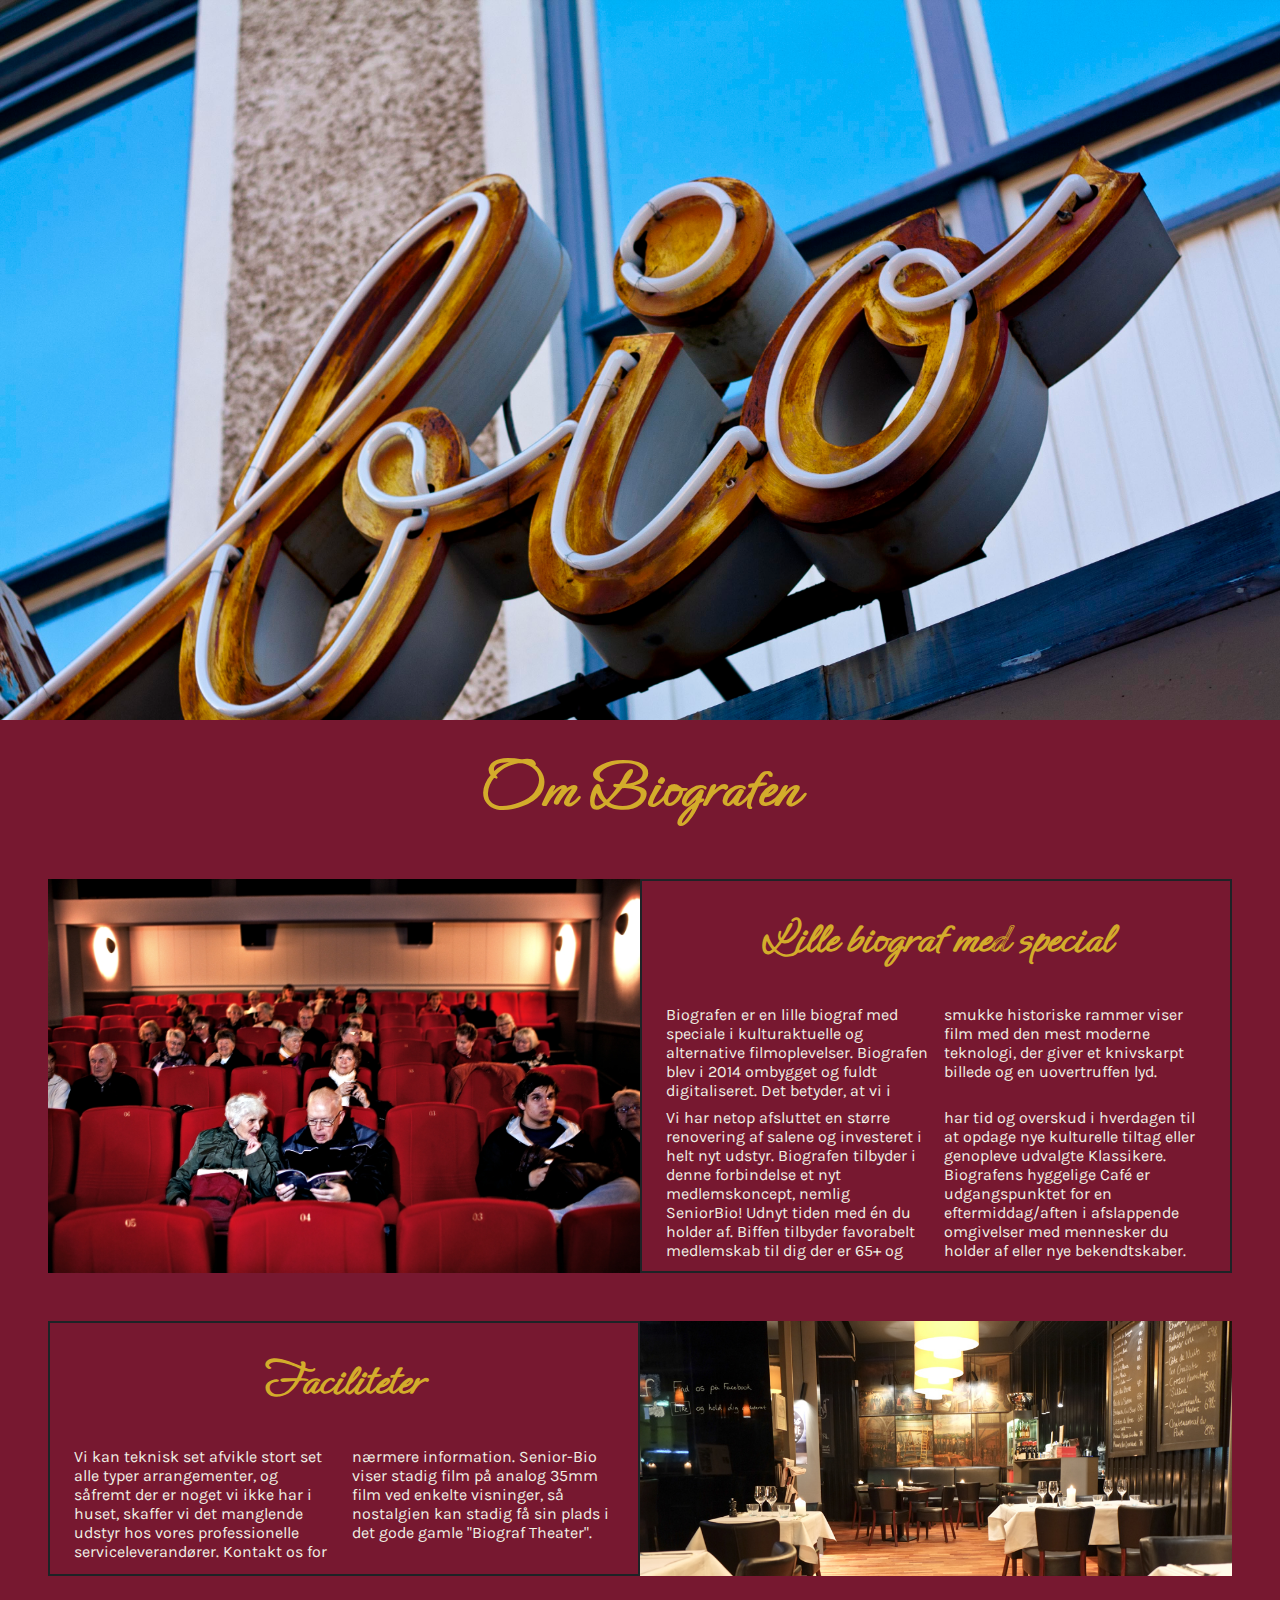
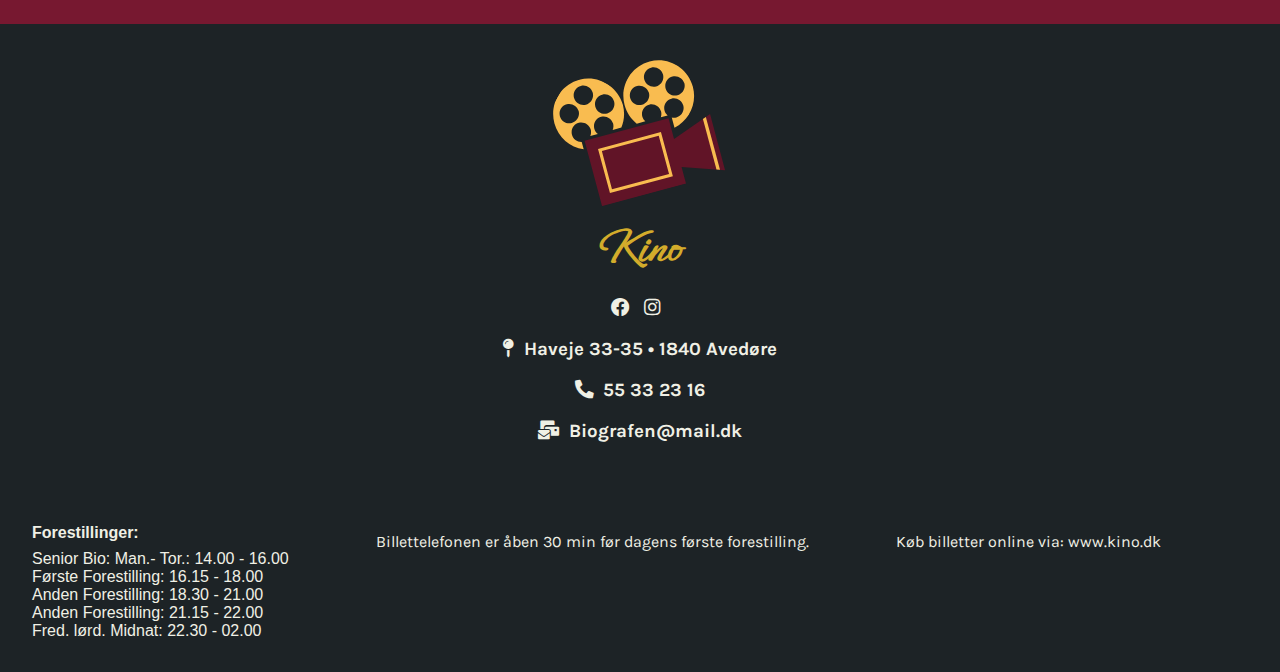
==== about.html @ 461f4aa1 "undersider" ====
<!DOCTYPE html>
<html lang="da">

<head>
    <meta charset="UTF-8">
    <meta http-equiv="X-UA-Compatible" content="IE=edge">
    <meta name="viewport" content="width=device-width, initial-scale=1.0">
    <link rel="stylesheet" href="assets/css/main.css">
    <link rel="stylesheet" href="assets/css/index.css">
    <link href="/_FILES/webfonts/all.css" rel="stylesheet">
    <script src="assets/js/slider.js" defer></script>
    <title>Biografen | Home</title>
</head>

<body>
    <header id="aboutHeader"></header>
    <section id="about">
        <h1>Om Biografen</h1>
        <article>
            <figure>
                <img src="/assets/images/Haslev_Bio_643116a.jpg" alt="Kino biograf ">
                <figcaption>
                    <h2>Lille biograf med special</h2>
                    <p>Biografen er en lille biograf med speciale i kulturaktuelle og alternative filmoplevelser. Biografen blev i 2014 ombygget og fuldt digitaliseret. Det betyder, at vi i smukke historiske rammer viser film med den mest moderne teknologi,
                        der giver et knivskarpt billede og en uovertruffen lyd.
                    </p>
                    <p>
                        Vi har netop afsluttet en større renovering af salene og investeret i helt nyt udstyr. Biografen tilbyder i denne forbindelse et nyt medlemskoncept, nemlig SeniorBio! Udnyt tiden med én du holder af. Biffen tilbyder favorabelt medlemskab til dig der er
                        65+ og har tid og overskud i hverdagen til at opdage nye kulturelle tiltag eller genopleve udvalgte Klassikere. Biografens hyggelige Café er udgangspunktet for en eftermiddag/aften i afslappende omgivelser med mennesker du holder
                        af eller nye bekendtskaber.
                    </p>

                </figcaption>
            </figure>
            <figure>

                <figcaption>
                    <h2>Faciliteter</h2>
                    <p>
                        Vi kan teknisk set afvikle stort set alle typer arrangementer, og såfremt der er noget vi ikke har i huset, skaffer vi det manglende udstyr hos vores professionelle serviceleverandører. Kontakt os for nærmere information. Senior-Bio viser stadig film
                        på analog 35mm film ved enkelte visninger, så nostalgien kan stadig få sin plads i det gode gamle "Biograf Theater".

                    </p>
                </figcaption>
                <img src="/assets/images/Café_01.jpg" alt="cafe Kino biograf">
            </figure>
        </article>
    </section>
    <footer>
        <!-- Vigtige - kort info -->
        <div>
            <img src="assets/logo/logo.svg" alt="kino logo biograf">
            <h2>Kino</h2>
            <h3>
                <i class="fab fa-facebook"></i>
                <i class="fab fa-instagram"></i></h3>
            <h3><i class="fas fa-map-pin"></i>Haveje 33-35 • 1840 Avedøre</h3>
            <h3> <i class="fas fa-phone-alt"></i>55 33 23 16</h3>
            <h3><i class="fas fa-mail-bulk"></i>Biografen@mail.dk</h3>
        </div>
        <!-- Mere dyb info -->
        <article>
            <span>
        <h4>Forestillinger:</h4>
        <li> Senior Bio: Man.- Tor.: 14.00 - 16.00</li>
        <li>Første Forestilling: 16.15 - 18.00</li>
        <li>Anden Forestilling: 18.30 - 21.00</li>
        <li>Anden Forestilling: 21.15 - 22.00</li>
        <li>Fred. lørd. Midnat: 22.30 - 02.00</li>
    </span>
            <span>
        <p>Billettelefonen er åben 30 min før dagens første forestilling.</p>
    </span>
            <span>
        <p>Køb billetter online via: www.kino.dk</p>
    </span>
        </article>
    </footer>
</body>

</html>
---- assets/css/main.css ----
@import url("https://fonts.googleapis.com/css2?family=Ephesis&display=swap");
@import url("https://fonts.googleapis.com/css2?family=Karla:wght@200&display=swap");
@-webkit-keyframes fadeOut {
  100% {
    opacity: 0;
    visibility: hidden;
  }
}
@keyframes fadeOut {
  100% {
    opacity: 0;
    visibility: hidden;
  }
}

@-webkit-keyframes Rotation {
  from {
    -webkit-transform: rotateZ(0deg);
            transform: rotateZ(0deg);
  }
  to {
    -webkit-transform: rotateZ(360deg);
            transform: rotateZ(360deg);
  }
}

@keyframes Rotation {
  from {
    -webkit-transform: rotateZ(0deg);
            transform: rotateZ(0deg);
  }
  to {
    -webkit-transform: rotateZ(360deg);
            transform: rotateZ(360deg);
  }
}

@-webkit-keyframes slideIn {
  0% {
    -webkit-transform: translate(-100vw, 0);
            transform: translate(-100vw, 0);
  }
  100% {
    -webkit-transform: translate(0, 0);
            transform: translate(0, 0);
  }
}

@keyframes slideIn {
  0% {
    -webkit-transform: translate(-100vw, 0);
            transform: translate(-100vw, 0);
  }
  100% {
    -webkit-transform: translate(0, 0);
            transform: translate(0, 0);
  }
}

@-webkit-keyframes fadeIn {
  0% {
    background: rgba(255, 255, 255, 0.5);
  }
  100% {
    background: rgba(255, 255, 255, 0.9);
  }
}

@keyframes fadeIn {
  0% {
    background: rgba(255, 255, 255, 0.5);
  }
  100% {
    background: rgba(255, 255, 255, 0.9);
  }
}

* {
  margin: 0;
  padding: 0;
  text-decoration: none;
  list-style: none;
  -webkit-box-sizing: border-box;
          box-sizing: border-box;
  font-family: 'Roboto', sans-serif;
  outline: none;
}

html {
  scroll-behavior: smooth;
}

body {
  background: #771830;
}

.loader {
  position: absolute;
  width: 100%;
  height: 100vh;
  display: -webkit-box;
  display: -ms-flexbox;
  display: flex;
  -webkit-box-pack: center;
      -ms-flex-pack: center;
          justify-content: center;
  -webkit-box-align: center;
      -ms-flex-align: center;
          align-items: center;
  background-color: #1D2326;
  z-index: 90000;
}

.loader svg {
  width: 45vw;
}

.loader #wheel1,
.loader #wheel2 {
  -webkit-animation-name: Rotation;
          animation-name: Rotation;
  -webkit-animation-duration: 1s;
          animation-duration: 1s;
  -webkit-animation-iteration-count: infinite;
          animation-iteration-count: infinite;
  -webkit-animation-timing-function: linear;
          animation-timing-function: linear;
  -webkit-animation-fill-mode: none;
          animation-fill-mode: none;
  -webkit-transform-origin: center;
          transform-origin: center;
  transform-box: fill-box;
}

.loader.hidden {
  -webkit-animation: fadeOut 1s 2s ease forwards;
          animation: fadeOut 1s 2s ease forwards;
}

footer {
  background: #1d2326;
}

footer div {
  padding: 2em;
}

footer div img {
  width: 15%;
  display: block;
  margin-left: auto;
  margin-right: auto;
  -webkit-transform: rotate(30deg);
          transform: rotate(30deg);
}

footer h2 {
  color: #d3ac2b;
  font-family: 'Ephesis', cursive;
  font-size: 3em;
  text-align: center;
  padding: 3vh;
  margin: 0;
  padding: 0;
}

footer h3 {
  color: #f0f0e5;
  text-align: center;
  font-family: 'Karla', sans-serif;
  margin: 1em;
}

footer #social {
  color: #f0f0e5;
  -webkit-box-pack: center;
      -ms-flex-pack: center;
          justify-content: center;
}

footer i {
  margin-right: 0.5em;
}

footer i:hover {
  color: #d3ac2b;
}

footer article {
  display: -ms-grid;
  display: grid;
  -ms-grid-columns: auto auto auto;
      grid-template-columns: auto auto auto;
  padding: 2em;
  color: #f0f0e5;
  font-family: 'Karla', sans-serif;
}

footer article h4 {
  padding-bottom: 0.5em;
}

footer article li {
  list-style: none;
}
---- assets/css/index.css ----
@import url("https://fonts.googleapis.com/css2?family=Ephesis&display=swap");
@import url("https://fonts.googleapis.com/css2?family=Karla:wght@200&display=swap");
@-webkit-keyframes fadeOut {
  100% {
    opacity: 0;
    visibility: hidden;
  }
}
@keyframes fadeOut {
  100% {
    opacity: 0;
    visibility: hidden;
  }
}

@-webkit-keyframes Rotation {
  from {
    -webkit-transform: rotateZ(0deg);
            transform: rotateZ(0deg);
  }
  to {
    -webkit-transform: rotateZ(360deg);
            transform: rotateZ(360deg);
  }
}

@keyframes Rotation {
  from {
    -webkit-transform: rotateZ(0deg);
            transform: rotateZ(0deg);
  }
  to {
    -webkit-transform: rotateZ(360deg);
            transform: rotateZ(360deg);
  }
}

@-webkit-keyframes slideIn {
  0% {
    -webkit-transform: translate(-100vw, 0);
            transform: translate(-100vw, 0);
  }
  100% {
    -webkit-transform: translate(0, 0);
            transform: translate(0, 0);
  }
}

@keyframes slideIn {
  0% {
    -webkit-transform: translate(-100vw, 0);
            transform: translate(-100vw, 0);
  }
  100% {
    -webkit-transform: translate(0, 0);
            transform: translate(0, 0);
  }
}

@-webkit-keyframes fadeIn {
  0% {
    background: rgba(255, 255, 255, 0.5);
  }
  100% {
    background: rgba(255, 255, 255, 0.9);
  }
}

@keyframes fadeIn {
  0% {
    background: rgba(255, 255, 255, 0.5);
  }
  100% {
    background: rgba(255, 255, 255, 0.9);
  }
}

.slideshow {
  display: -webkit-box;
  display: -ms-flexbox;
  display: flex;
  position: relative;
  width: 100%;
  height: 70vh;
  -webkit-box-pack: center;
      -ms-flex-pack: center;
          justify-content: center;
  -webkit-box-align: center;
      -ms-flex-align: center;
          align-items: center;
}

.slideshow .slide {
  position: absolute;
  width: 100%;
  height: 70vh;
  display: none;
  z-index: 1;
  -webkit-box-pack: center;
      -ms-flex-pack: center;
          justify-content: center;
}

.slideshow .active-slide {
  z-index: 10;
  display: -webkit-box;
  display: -ms-flexbox;
  display: flex;
  -webkit-animation: slideIn 2s cubic-bezier(0.7, 0, 0.3, 1) 0s 1 forwards;
          animation: slideIn 2s cubic-bezier(0.7, 0, 0.3, 1) 0s 1 forwards;
}

.slideshow .prev-slide {
  display: -webkit-box;
  display: -ms-flexbox;
  display: flex;
}

.slideshow .dot-cont {
  position: absolute;
  z-index: 11;
  bottom: 5px;
  width: 100px;
  height: 20px;
  display: -webkit-box;
  display: -ms-flexbox;
  display: flex;
  -webkit-box-pack: center;
      -ms-flex-pack: center;
          justify-content: center;
  -webkit-box-align: center;
      -ms-flex-align: center;
          align-items: center;
  border-radius: 10px;
}

.slideshow .dot-cont .dot {
  margin: 5px;
  width: 50%;
  height: 75%;
  border-radius: 50%;
  background: #d3ac2b;
}

.slideshow .dot-cont .dot:hover {
  cursor: pointer;
  background: white;
}

.slideshow .dot-cont .dot .active-dot {
  -webkit-animation: fadeIn 1s cubic-bezier(0.7, 0, 0.3, 1) 0s 1 forwards;
          animation: fadeIn 1s cubic-bezier(0.7, 0, 0.3, 1) 0s 1 forwards;
}

h2 {
  color: #d3ac2b;
  font-family: 'Ephesis', cursive;
  font-size: 3em;
  text-align: center;
  padding: 3vh;
}

p {
  color: #f0f0e5;
  font-family: 'Karla', sans-serif;
  margin-top: 0.5em;
}

a {
  text-decoration: none;
  color: #d3ac2b;
  font-weight: bold;
}

a:hover {
  color: #f0f0e5;
}

#index {
  display: -ms-grid;
  display: grid;
  -ms-grid-columns: auto auto;
      grid-template-columns: auto auto;
}

#index figure {
  margin: 3em;
}

#index figure img {
  width: 100%;
}

#aboutHeader {
  height: 80vh;
  background: url("/assets/images/Biograf (1).jpg");
  background-size: cover;
}

h1 {
  color: #d3ac2b;
  font-family: 'Ephesis', cursive;
  font-size: 3em;
  text-align: center;
  padding: 3vh;
  font-size: 4em;
  margin: 0;
  padding-bottom: 0;
}

#about figure {
  display: -ms-grid;
  display: grid;
  -ms-grid-columns: 50% 50%;
      grid-template-columns: 50% 50%;
  margin: 3em;
}

#about figure img {
  width: 100%;
}

#about figure p {
  -webkit-column-count: 2;
          column-count: 2;
  padding: 0 1.5em;
}

#about figure figcaption {
  border: 2px solid #1d2326;
}

#filmHeader {
  height: 80vh;
  background: url("/assets/images/Kultur_3D-film_06-0_423539a.jpg");
  background-size: cover;
}
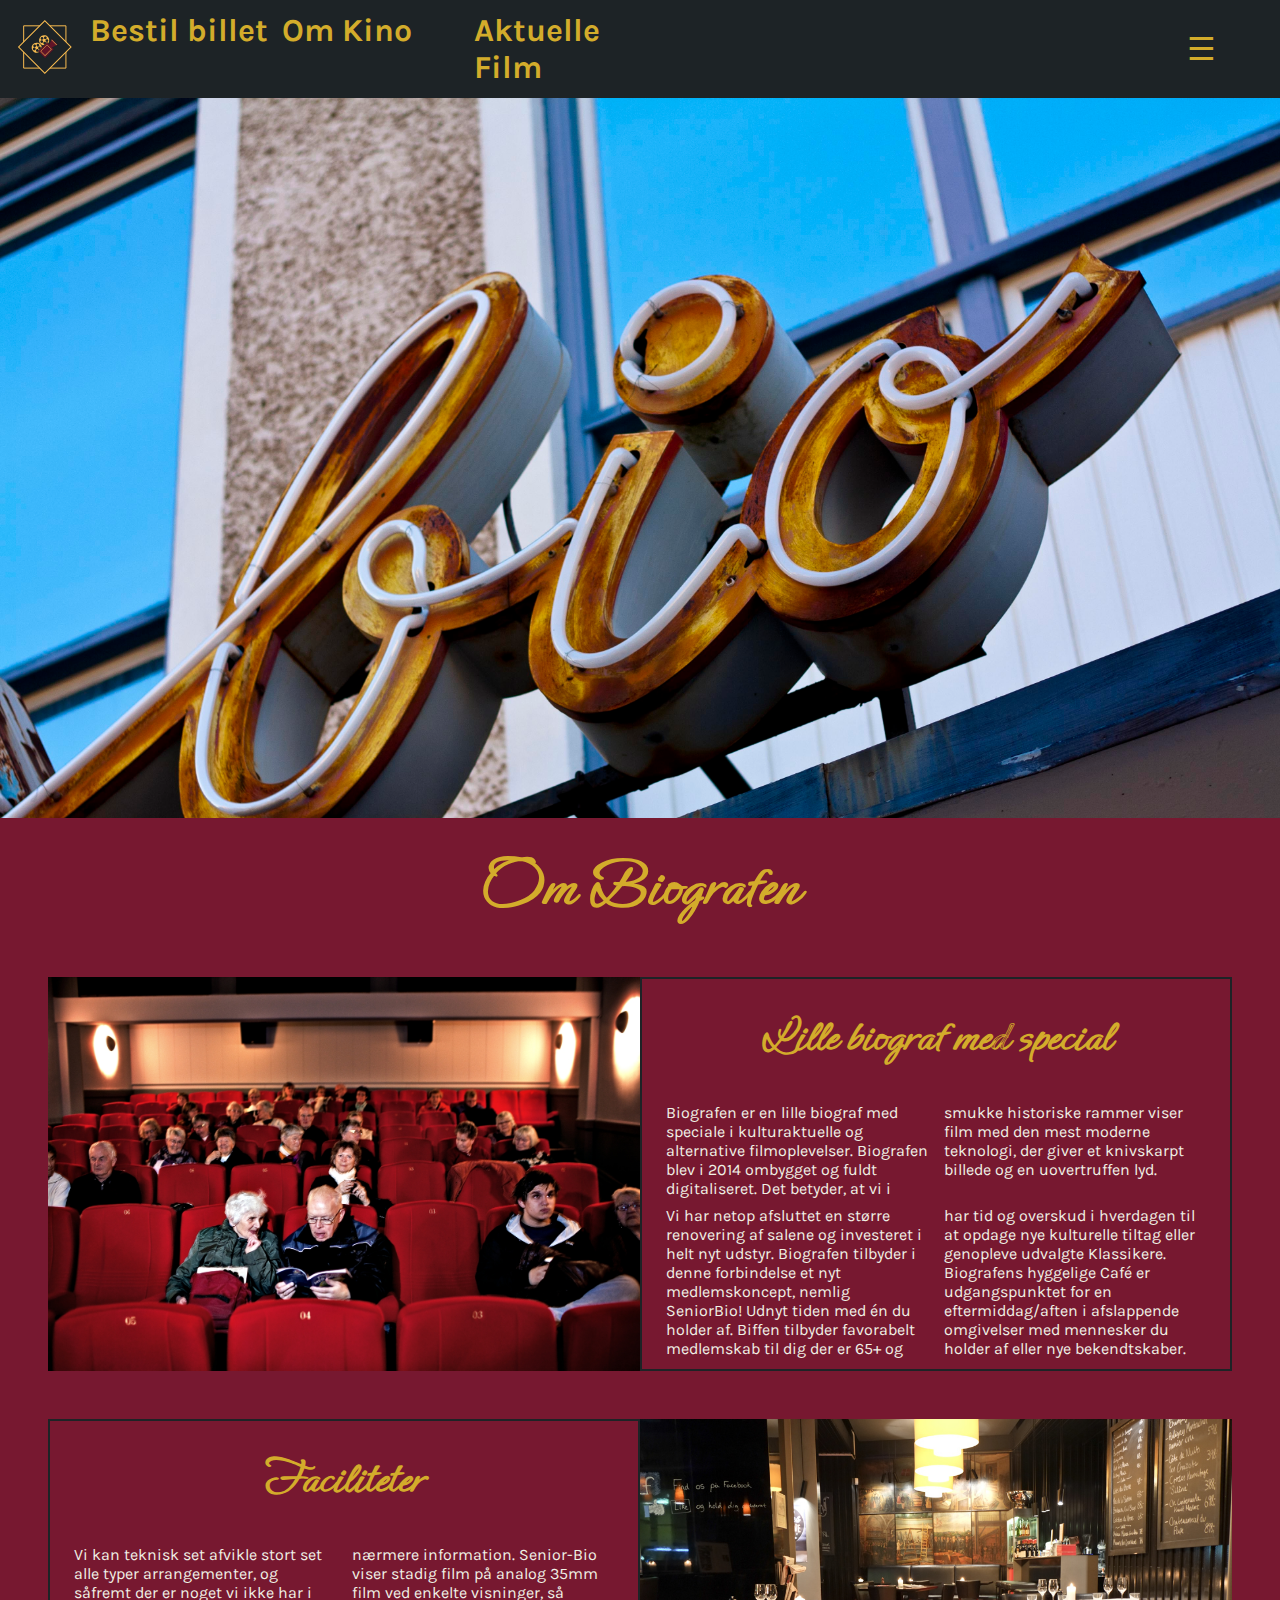
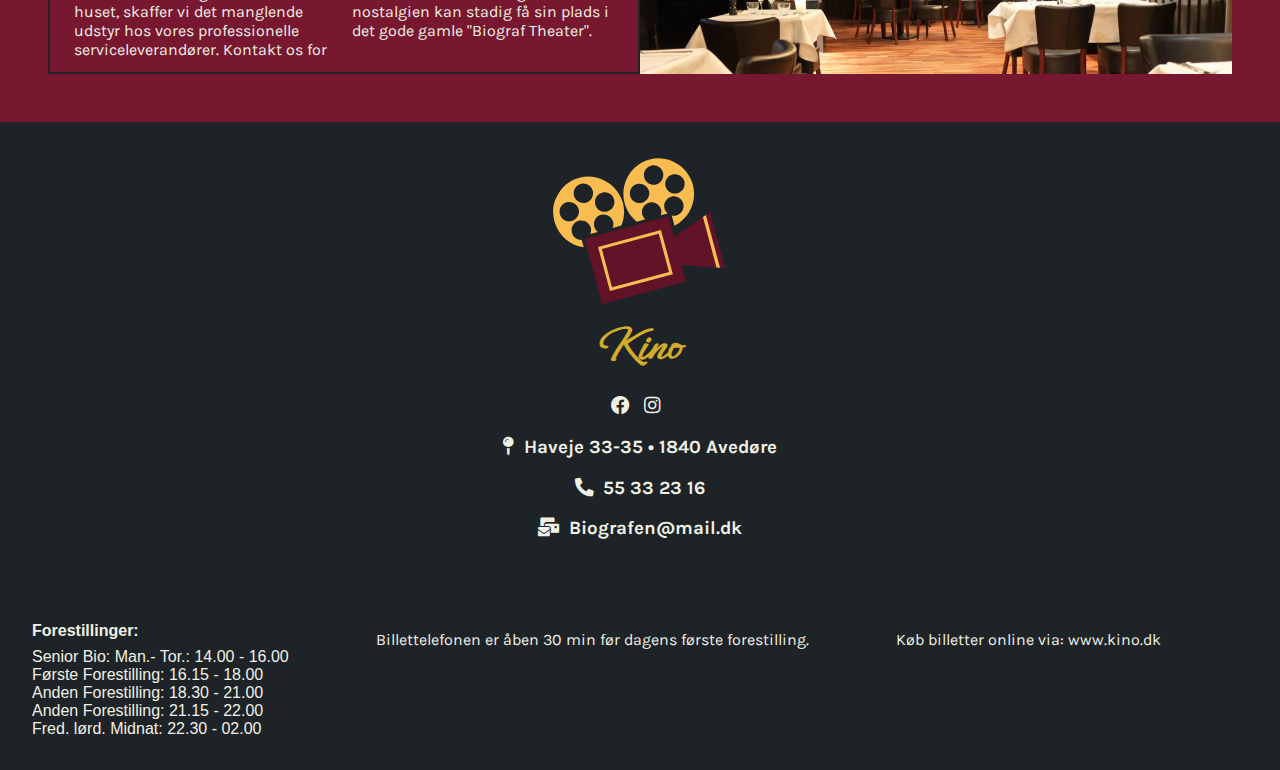
==== commit 8a97bff6: "links inserted header" ====
--- a/about.html
+++ b/about.html
@@ -5,14 +5,106 @@
     <meta charset="UTF-8">
     <meta http-equiv="X-UA-Compatible" content="IE=edge">
     <meta name="viewport" content="width=device-width, initial-scale=1.0">
+    <!-- STYLESHEETS -->
     <link rel="stylesheet" href="assets/css/main.css">
     <link rel="stylesheet" href="assets/css/index.css">
+    <link rel="stylesheet" href="assets/css/header.css">
     <link href="/_FILES/webfonts/all.css" rel="stylesheet">
+    <!-- JAVASCRIPT -->
+    <script src="assets/js/header.js" defer></script>
     <script src="assets/js/slider.js" defer></script>
     <title>Biografen | Home</title>
 </head>
 
 <body>
+    <header id="header">
+        <div id="header-wrap">
+        <a href="index.html">
+        <?xml version="1.0" encoding="utf-8"?>
+        <!-- Generator: Adobe Illustrator 25.4.1, SVG Export Plug-In . SVG Version: 6.00 Build 0)  -->
+        <svg version="1.1" id="header-logo" xmlns="http://www.w3.org/2000/svg" xmlns:xlink="http://www.w3.org/1999/xlink" x="0px" y="0px"
+             viewBox="0 0 288.17 309.87" enable-background="new 0 0 288.17 309.87" xml:space="preserve">
+        <rect id="background2" x="38.31" y="49.17" transform="matrix(-1 8.315230e-15 -8.315230e-15 -1 288.167 309.8738)" fill="#1D2326" stroke="#F9BC50" stroke-width="5" stroke-miterlimit="10" width="211.54" height="211.54"/>
+        <rect id="background1" x="51.31" y="62.17" transform="matrix(-0.7071 0.7071 -0.7071 -0.7071 355.5228 162.6114)" fill="#1D2326" stroke="#F9BC50" stroke-width="5" stroke-miterlimit="10" width="185.54" height="185.54"/>
+        <g id="Camera">
+            <path id="wheel2" fill="#F9BC50" d="M118.05,137.64c-2.76-1.88-5.75-3.14-8.83-3.8c-1.83-0.41-3.69-0.6-5.54-0.6h-0.14
+                c-0.18,0-0.36,0-0.54,0.01c-7.87,0.24-15.52,4.12-20.29,11.12c-7.9,11.62-4.88,27.43,6.72,35.33l0.28,0.19
+                c7.53,4.98,16.77,5.44,24.46,1.99c4.15-1.86,7.85-4.86,10.6-8.89C132.67,161.37,129.66,145.55,118.05,137.64z M104.5,141.61
+                c2.58-2.82,7.02-3,9.88-0.38c2.85,2.63,3.05,7.04,0.44,9.87c-2.61,2.84-7.02,3.01-9.88,0.38
+                C102.09,148.86,101.89,144.44,104.5,141.61z M88.1,144.5c2.62-2.84,7.04-3.01,9.89-0.38c2.85,2.62,3.04,7.05,0.44,9.88
+                c-2.61,2.83-7.02,2.99-9.89,0.37C85.69,151.74,85.5,147.33,88.1,144.5z M84.78,166.12c-0.61-3.73,1.85-7.27,5.56-7.98
+                c3.79-0.72,7.43,1.77,8.16,5.58c0.04,0.22,0.08,0.45,0.1,0.67v0.03c0.32,3.55-2.08,6.81-5.63,7.49c-3.76,0.72-7.43-1.78-8.16-5.59
+                c-0.01-0.04-0.01-0.07-0.02-0.1C84.78,166.19,84.78,166.15,84.78,166.12z M108.36,179.24c-0.05,0.02-0.1,0.04-0.16,0.04
+                c-0.08,0.02-0.16,0.04-0.24,0.06c-0.1,0.02-0.19,0.03-0.29,0.05c-3.73,0.61-7.27-1.87-7.98-5.61c-0.65-3.38,1.25-6.66,4.34-7.85
+                c0.07-0.03,0.13-0.06,0.2-0.06c0.32-0.12,0.66-0.21,1-0.28c3.78-0.72,7.42,1.79,8.15,5.6c0.55,2.88-0.74,5.68-3.04,7.17
+                C109.75,178.76,109.08,179.06,108.36,179.24z M118.94,166.98c-3.78,0.72-7.42-1.79-8.15-5.6c-0.36-1.85,0.05-3.67,1-5.13
+                c0.08-0.11,0.17-0.23,0.25-0.34c0.98-1.37,2.49-2.38,4.28-2.72c3.79-0.72,7.43,1.78,8.16,5.59c0.02,0.1,0.04,0.19,0.04,0.29
+                C125.08,162.77,122.63,166.27,118.94,166.98z"/>
+            <path id="wheel1" fill="#F9BC50" d="M155.17,100.52c-2.76-1.88-5.75-3.14-8.83-3.8c-1.83-0.41-3.69-0.6-5.54-0.6h-0.14
+                c-0.18,0-0.36,0-0.54,0.01c-7.87,0.24-15.52,4.12-20.29,11.12c-7.9,11.62-4.88,27.43,6.72,35.33l0.28,0.19
+                c7.53,4.98,16.77,5.44,24.46,1.99c4.15-1.86,7.85-4.86,10.6-8.89C169.79,124.25,166.78,108.43,155.17,100.52z M141.62,104.49
+                c2.58-2.82,7.02-3,9.88-0.38c2.85,2.63,3.05,7.04,0.44,9.87c-2.61,2.84-7.02,3.01-9.88,0.38
+                C139.21,111.74,139.01,107.32,141.62,104.49z M125.22,107.38c2.62-2.84,7.04-3.01,9.89-0.38c2.85,2.62,3.04,7.05,0.44,9.88
+                c-2.61,2.83-7.02,2.99-9.89,0.37C122.81,114.62,122.62,110.21,125.22,107.38z M121.9,129c-0.61-3.73,1.85-7.27,5.56-7.98
+                c3.79-0.72,7.43,1.77,8.16,5.58c0.04,0.22,0.08,0.45,0.1,0.67v0.03c0.32,3.55-2.08,6.81-5.63,7.49c-3.76,0.72-7.43-1.78-8.16-5.59
+                c-0.01-0.04-0.01-0.07-0.02-0.1C121.9,129.07,121.9,129.03,121.9,129z M145.48,142.12c-0.05,0.02-0.1,0.04-0.16,0.04
+                c-0.08,0.02-0.16,0.04-0.24,0.06c-0.1,0.02-0.19,0.03-0.29,0.05c-3.73,0.61-7.27-1.87-7.98-5.61c-0.65-3.38,1.25-6.66,4.34-7.85
+                c0.07-0.03,0.13-0.06,0.2-0.06c0.32-0.12,0.66-0.21,1-0.28c3.78-0.72,7.42,1.79,8.15,5.6c0.55,2.88-0.74,5.68-3.04,7.17
+                C146.87,141.64,146.2,141.94,145.48,142.12z M156.06,129.86c-3.78,0.72-7.42-1.79-8.15-5.6c-0.36-1.85,0.05-3.67,1-5.13
+                c0.08-0.11,0.17-0.23,0.25-0.34c0.98-1.37,2.49-2.38,4.28-2.72c3.79-0.72,7.43,1.78,8.16,5.59c0.02,0.1,0.04,0.19,0.04,0.29
+                C162.2,125.65,159.75,129.15,156.06,129.86z"/>
+            <path fill="#611427" d="M166,142.97l-10.87-10.88l-44.28,44.28l34.55,34.55l44.28-44.28l-8.91-8.91l28.38-13.67l-29.62-29.62
+                L166,142.97z"/>
+            <g>
+                <path fill="#F9BC50" d="M178.69,166.73l-33.24,33.24l-23.35-23.35l33.23-33.23l23.35,23.35L178.69,166.73z M145.43,196.82
+                    l30.08-30.08l-20.18-20.18l-30.08,30.08L145.43,196.82z"/>
+            </g>
+            <g>
+                <path fill="#F9BC50" d="M176.82,120.14l26.67,26.68l2.3-1.13l-27.86-27.86L176.82,120.14z"/>
+            </g>
+            <path fill="#1D2326" d="M179.53,114.44l29.62,29.62l-28.38,13.67l8.91,8.91l-44.28,44.28l-34.55-34.55l44.28-44.28L166,142.97
+                L179.53,114.44L179.53,114.44z M178.94,111.02l-1.22,2.56l-12.32,25.96l-8.86-8.87l-1.41-1.41l-1.41,1.41l-44.28,44.28l-1.41,1.41
+                l1.41,1.41l34.55,34.55l1.41,1.41l1.41-1.41l44.28-44.28l1.41-1.41l-1.41-1.41l-6.91-6.91l25.84-12.45l2.54-1.22l-1.99-1.99
+                l-29.62-29.62L178.94,111.02L178.94,111.02z"/>
+        </g>
+        </svg>
+        </a>
+        
+            <ul id="quick-links">
+                <li> <a href="ticket.html">Bestil billet</a></li>
+                <li> <a href="about.html">Om Kino</a></li>
+                <li> <a href="film.html">Aktuelle Film</a></li>
+            </ul>
+        
+        <span id="burger">&#9776</span>
+    </div>
+    <nav id="navigation">
+        <ul>
+            <li id="kinoMain"><a href="about.html">Om kino</a>
+                <ul id="kinoList">
+                    <li id="facilitiesMain"><a href="about.html">Faciliteterne</a>
+                        <ul id="facilitiesList">
+                            <li><a href="about.html">Salene</a></li>
+                            <li><a href="about.html">Cafe</a></li>
+                        </ul>
+                    </li>
+                </ul>
+            </li>
+            <li><a href="arrangamenter.html">Arrangementer</a></li>
+            <li id="moviesMain"><a href="film.html">Film</a>
+                <ul id="moviesList">
+                    <li><a href="film.html">Aktuelle Film</a></li>
+                    <li><a href="film.html">Seniorfilm</a></li>
+                    <li><a href="film.html">Børnefilm</a></li>
+                </ul>
+
+            </li>
+            <li><a id="ticketLink" href="ticket.html">Bestil billet</a></li>
+            <li><a href="#footer">Kontakt</a></li>
+        </ul>
+    </nav>
+    </header>
+
     <header id="aboutHeader"></header>
     <section id="about">
         <h1>Om Biografen</h1>
--- a/assets/css/main.css
+++ b/assets/css/main.css
@@ -92,6 +92,14 @@
 
 body {
   background: #771830;
+  -webkit-box-sizing: border-box;
+          box-sizing: border-box;
+  font-family: 'Roboto', sans-serif;
+  outline: none;
+}
+
+html {
+  scroll-behavior: smooth;
 }
 
 .loader {
@@ -203,3 +211,29 @@
 footer article li {
   list-style: none;
 }
+
+svg {
+  width: 45vw;
+}
+
+#wheel1,
+#wheel2 {
+  -webkit-animation-name: Rotation;
+          animation-name: Rotation;
+  -webkit-animation-duration: 1s;
+          animation-duration: 1s;
+  -webkit-animation-iteration-count: infinite;
+          animation-iteration-count: infinite;
+  -webkit-animation-timing-function: linear;
+          animation-timing-function: linear;
+  -webkit-animation-fill-mode: none;
+          animation-fill-mode: none;
+  -webkit-transform-origin: center;
+          transform-origin: center;
+  transform-box: fill-box;
+}
+
+.loader.hidden {
+  -webkit-animation: fadeOut 1s 2s ease forwards;
+          animation: fadeOut 1s 2s ease forwards;
+}
--- a/assets/css/header.css
+++ b/assets/css/header.css
@@ -0,0 +1,101 @@
+ /* HEADER MED NAVIGATION STYLING */
+ @import url('https://fonts.googleapis.com/css2?family=Ephesis&display=swap');
+ @import url('https://fonts.googleapis.com/css2?family=Karla:wght@200&display=swap');
+
+:root {
+--gold: #d3ac2b;
+--bluegardient: linear-gradient(204deg, rgba(0, 0, 102, 1) 51%, rgba(0, 0, 64, 1) 72%);
+--white:#f0f0e5;
+--black: #1d2326;
+--red-gardient: linear-gradient(204deg, rgba(119, 24, 48, 1) 51%, rgba(85, 16, 33, 1) 72%);
+--red:#771830;
+}
+
+header a {
+    color: var(--gold);
+    text-decoration: none;
+    font-family: 'Karla';
+    transition: 200ms;
+}
+header a:hover {
+    color: #fbcd35;
+}
+
+header li {
+    list-style-type: none;
+}
+
+#header {
+    position: sticky;
+    top: 0;
+    background-color: var(--black);
+    z-index: 100;
+}
+
+#header-wrap {
+    width: 95vw;
+    display: flex;
+    justify-content: left;
+    align-items: center;
+}
+
+#header-logo {
+    width: 7vw;
+    padding: 1rem;  
+}
+
+#quick-links {
+    display: flex;
+}
+#quick-links li {
+    width: 15vw;
+    font-size: 2rem;
+    
+}
+#header-wrap span {
+    margin-left: auto;
+    color: var(--gold);
+    font-size: 2rem;
+    transition: 200ms;
+    cursor: pointer;
+}
+#header-wrap span:hover {
+    color: #fbcd35;
+}
+
+nav {
+    display: none;
+    position: absolute;
+    top:10vh;
+    right: 0;
+    height: 100vh;
+    background-color: var(--black);
+    padding: 0.5rem;
+}
+.show-nav {
+    display: block !important;
+}
+.show-nav-items {
+    display: block !important;
+}
+nav li {
+    color: var(--gold);
+    font-family: 'Karla';
+    font-size: 1.5rem;
+    cursor: pointer;
+    transition: 200ms;
+    margin: 0 1rem 1rem 0;
+}
+nav li:hover {
+    color: #fbcd35;
+}
+#kinoList, #facilitiesList, #moviesList {
+    display: none;
+    padding-left: 1rem;
+}
+#ticketLink {
+    background-color: var(--gold);
+    color: var(--white);
+    padding: 0.5rem;
+}
+
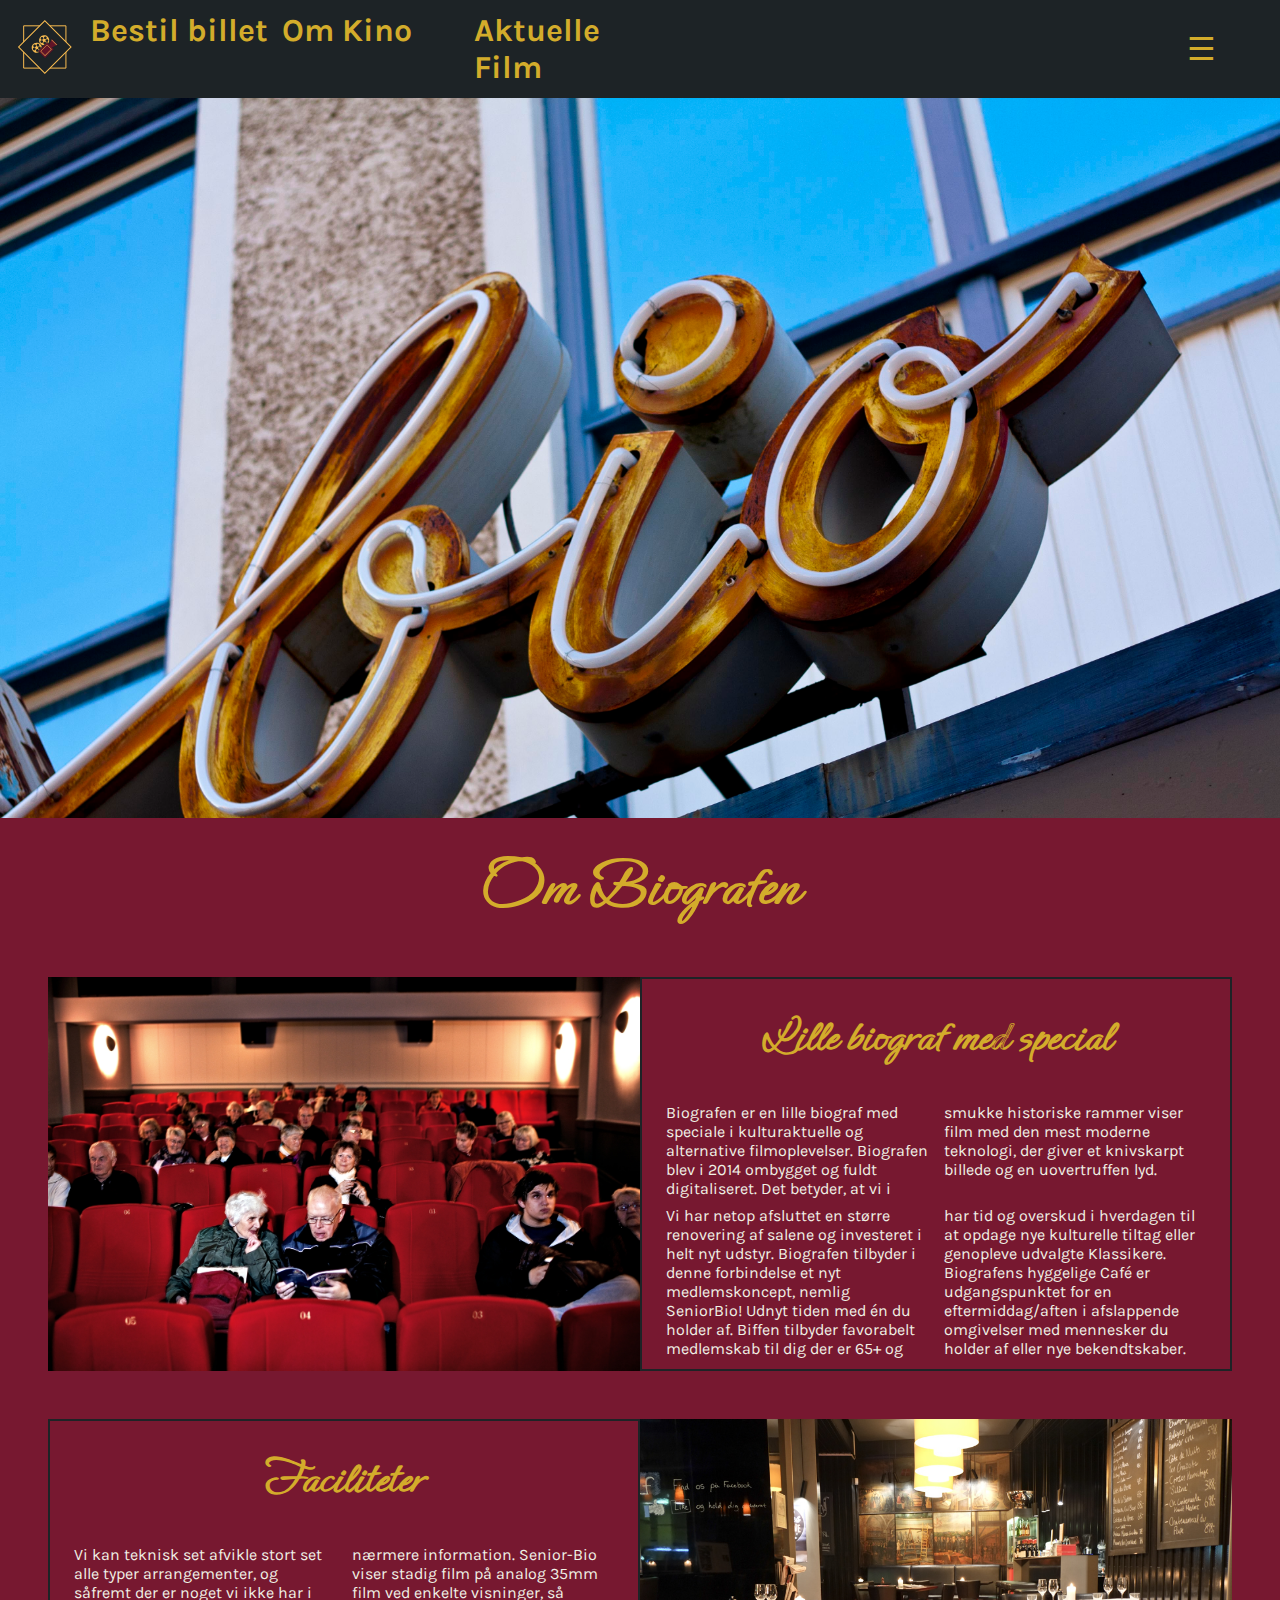
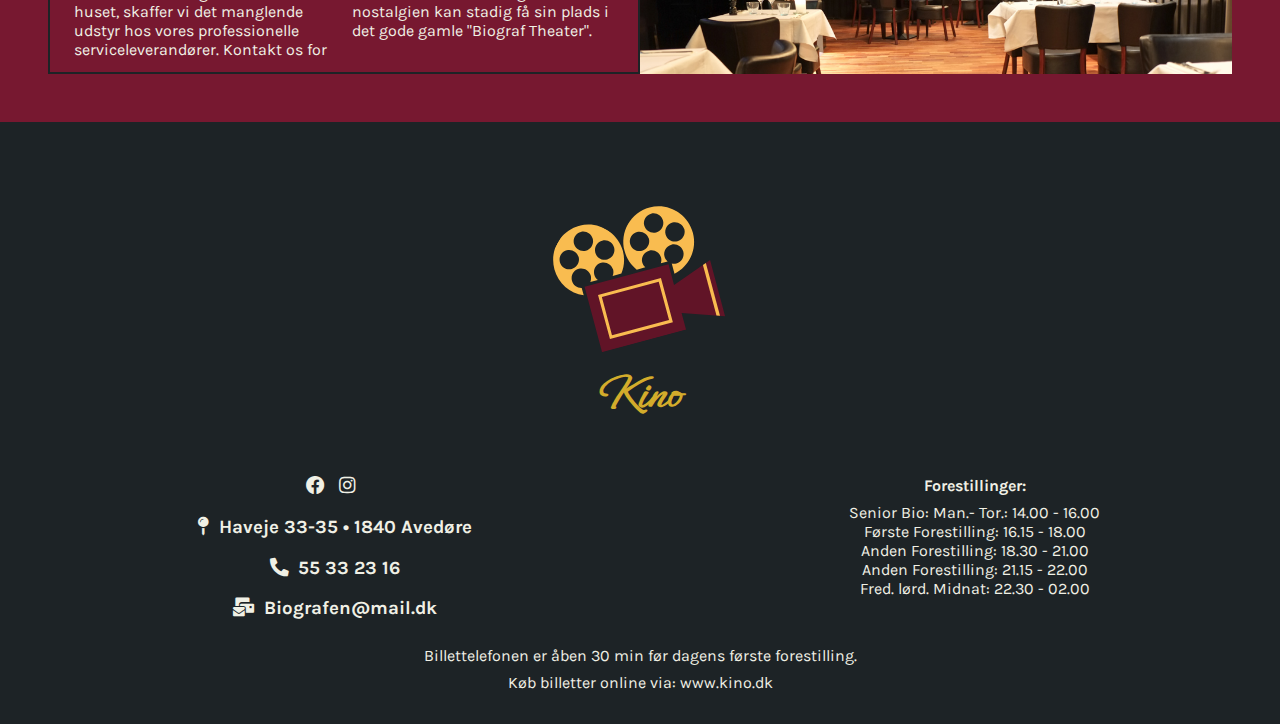
==== commit f2c5aeab: "footer fikset" ====
--- a/about.html
+++ b/about.html
@@ -140,33 +140,37 @@
     </section>
     <footer>
         <!-- Vigtige - kort info -->
-        <div>
+        <div id="logodiv">
             <img src="assets/logo/logo.svg" alt="kino logo biograf">
             <h2>Kino</h2>
-            <h3>
-                <i class="fab fa-facebook"></i>
-                <i class="fab fa-instagram"></i></h3>
-            <h3><i class="fas fa-map-pin"></i>Haveje 33-35 • 1840 Avedøre</h3>
-            <h3> <i class="fas fa-phone-alt"></i>55 33 23 16</h3>
-            <h3><i class="fas fa-mail-bulk"></i>Biografen@mail.dk</h3>
         </div>
-        <!-- Mere dyb info -->
-        <article>
-            <span>
-        <h4>Forestillinger:</h4>
-        <li> Senior Bio: Man.- Tor.: 14.00 - 16.00</li>
-        <li>Første Forestilling: 16.15 - 18.00</li>
-        <li>Anden Forestilling: 18.30 - 21.00</li>
-        <li>Anden Forestilling: 21.15 - 22.00</li>
-        <li>Fred. lørd. Midnat: 22.30 - 02.00</li>
-    </span>
-            <span>
-        <p>Billettelefonen er åben 30 min før dagens første forestilling.</p>
-    </span>
-            <span>
-        <p>Køb billetter online via: www.kino.dk</p>
-    </span>
-        </article>
+        <div id="gridfooter">
+            <div class="footerleft">
+                <h3>
+                    <i class="fab fa-facebook"></i>
+                    <i class="fab fa-instagram"></i></h3>
+                <h3><i class="fas fa-map-pin"></i>Haveje 33-35 • 1840 Avedøre</h3>
+                <h3> <i class="fas fa-phone-alt"></i>55 33 23 16</h3>
+                <h3><i class="fas fa-mail-bulk"></i>Biografen@mail.dk</h3>
+
+            </div>
+
+            <!-- Mere dyb info -->
+            <article class="footerright">
+                <span id="span">
+                    <h4>Forestillinger:</h4>
+                    <li> Senior Bio: Man.- Tor.: 14.00 - 16.00</li>
+                    <li>Første Forestilling: 16.15 - 18.00</li>
+                    <li>Anden Forestilling: 18.30 - 21.00</li>
+                    <li>Anden Forestilling: 21.15 - 22.00</li>
+                    <li>Fred. lørd. Midnat: 22.30 - 02.00</li>
+                </span>
+            </article>
+        </div>
+        <div id="sidsteinfo" style="text-align: center; padding-bottom:2em;">
+                <p>Billettelefonen er åben 30 min før dagens første forestilling.</p>
+                <p>Køb billetter online via: www.kino.dk</p>
+        </div>
     </footer>
 </body>
 
--- a/assets/css/main.css
+++ b/assets/css/main.css
@@ -1,3 +1,5 @@
+@import url("https://fonts.googleapis.com/css2?family=Ephesis&display=swap");
+@import url("https://fonts.googleapis.com/css2?family=Karla:wght@200&display=swap");
 @import url("https://fonts.googleapis.com/css2?family=Ephesis&display=swap");
 @import url("https://fonts.googleapis.com/css2?family=Karla:wght@200&display=swap");
 @-webkit-keyframes fadeOut {
@@ -82,8 +84,16 @@
   list-style: none;
   -webkit-box-sizing: border-box;
           box-sizing: border-box;
-  font-family: 'Roboto', sans-serif;
+  font-family: "Karla", sans-serif;
   outline: none;
+}
+
+html {
+  scroll-behavior: smooth;
+}
+
+body {
+  background-color: #611427;
 }
 
 html {
@@ -115,7 +125,7 @@
   -webkit-box-align: center;
       -ms-flex-align: center;
           align-items: center;
-  background-color: #1D2326;
+  background-color: #1d2326;
   z-index: 90000;
 }
 
@@ -145,73 +155,6 @@
           animation: fadeOut 1s 2s ease forwards;
 }
 
-footer {
-  background: #1d2326;
-}
-
-footer div {
-  padding: 2em;
-}
-
-footer div img {
-  width: 15%;
-  display: block;
-  margin-left: auto;
-  margin-right: auto;
-  -webkit-transform: rotate(30deg);
-          transform: rotate(30deg);
-}
-
-footer h2 {
-  color: #d3ac2b;
-  font-family: 'Ephesis', cursive;
-  font-size: 3em;
-  text-align: center;
-  padding: 3vh;
-  margin: 0;
-  padding: 0;
-}
-
-footer h3 {
-  color: #f0f0e5;
-  text-align: center;
-  font-family: 'Karla', sans-serif;
-  margin: 1em;
-}
-
-footer #social {
-  color: #f0f0e5;
-  -webkit-box-pack: center;
-      -ms-flex-pack: center;
-          justify-content: center;
-}
-
-footer i {
-  margin-right: 0.5em;
-}
-
-footer i:hover {
-  color: #d3ac2b;
-}
-
-footer article {
-  display: -ms-grid;
-  display: grid;
-  -ms-grid-columns: auto auto auto;
-      grid-template-columns: auto auto auto;
-  padding: 2em;
-  color: #f0f0e5;
-  font-family: 'Karla', sans-serif;
-}
-
-footer article h4 {
-  padding-bottom: 0.5em;
-}
-
-footer article li {
-  list-style: none;
-}
-
 svg {
   width: 45vw;
 }
@@ -234,6 +177,212 @@
 }
 
 .loader.hidden {
+  -webkit-animation: fadeOut 2s 2s linear forwards;
+          animation: fadeOut 2s 2s linear forwards;
+}
+
+#zoomOut {
+  position: absolute;
+  width: 0vw;
+  height: 0vw;
+  background-color: #611427;
+  border-radius: 50%;
+  -webkit-animation-name: zoomOut;
+          animation-name: zoomOut;
+  -webkit-animation-duration: 0.1s;
+          animation-duration: 0.1s;
+  -webkit-animation-delay: 2s;
+          animation-delay: 2s;
+  -webkit-animation-timing-function: ease-out;
+          animation-timing-function: ease-out;
+  -webkit-animation-fill-mode: forwards;
+          animation-fill-mode: forwards;
+}
+
+footer {
+  background: #1d2326;
+}
+
+footer #logodiv {
+  padding: 2em;
+  padding-top: 5em;
+}
+
+footer #logodiv img {
+  width: 15%;
+  display: block;
+  margin-left: auto;
+  margin-right: auto;
+  -webkit-transform: rotate(30deg);
+          transform: rotate(30deg);
+}
+
+footer #logodiv h2 {
+  color: #d3ac2b;
+  font-family: 'Ephesis', cursive;
+  font-size: 3em;
+  text-align: center;
+  padding: 3vh;
+  margin: 0;
+  padding: 0;
+}
+
+footer #gridfooter {
+  display: -ms-grid;
+  display: grid;
+  -ms-grid-columns: auto auto;
+      grid-template-columns: auto auto;
+  padding: 0;
+}
+
+footer #gridfooter .footerleft {
+  padding: 0;
+}
+
+footer #gridfooter .footerleft h3 {
+  color: #f0f0e5;
+  text-align: center;
+  font-family: 'Karla', sans-serif;
+  margin: 1em;
+}
+
+footer #gridfooter .footerleft #social {
+  color: #f0f0e5;
+  -webkit-box-pack: center;
+      -ms-flex-pack: center;
+          justify-content: center;
+}
+
+footer #gridfooter .footerleft i {
+  margin-right: 0.5em;
+}
+
+footer #gridfooter .footerleft i:hover {
+  color: #d3ac2b;
+}
+
+footer #gridfooter article.footerright {
+  padding: 0 !important;
+  text-align: center;
+  padding: 2em;
+  color: #f0f0e5;
+  font-family: 'Karla', sans-serif;
+  color: #f0f0e5;
+}
+
+footer #gridfooter article.footerright #span {
+  color: #f0f0e5;
+  text-align: center;
+  font-family: 'Karla', sans-serif;
+  margin: 1em;
+}
+
+footer #gridfooter article.footerright h4 {
+  padding-bottom: 0.5em;
+}
+
+footer #gridfooter article.footerright li {
+  list-style: none;
+}
+
+footer svg {
+  width: 45vw;
+}
+
+footer #wheel1,
+footer #wheel2 {
+  -webkit-animation-name: Rotation;
+          animation-name: Rotation;
+  -webkit-animation-duration: 1s;
+          animation-duration: 1s;
+  -webkit-animation-iteration-count: infinite;
+          animation-iteration-count: infinite;
+  -webkit-animation-timing-function: linear;
+          animation-timing-function: linear;
+  -webkit-animation-fill-mode: none;
+          animation-fill-mode: none;
+  -webkit-transform-origin: center;
+          transform-origin: center;
+  transform-box: fill-box;
+}
+
+footer .loader.hidden {
   -webkit-animation: fadeOut 1s 2s ease forwards;
           animation: fadeOut 1s 2s ease forwards;
 }
+
+@media screen and (max-width: 800px) {
+  footer #gridfooter {
+    display: block;
+  }
+}
+
+#loader {
+  width: 45vw;
+}
+
+#wheel1,
+#wheel2 {
+  -webkit-animation-name: Rotation;
+          animation-name: Rotation;
+  -webkit-animation-duration: 1s;
+          animation-duration: 1s;
+  -webkit-animation-iteration-count: infinite;
+          animation-iteration-count: infinite;
+  -webkit-animation-timing-function: linear;
+          animation-timing-function: linear;
+  -webkit-animation-fill-mode: none;
+          animation-fill-mode: none;
+  -webkit-transform-origin: center;
+          transform-origin: center;
+}
+
+@keyframes Rotation {
+  from {
+    -webkit-transform: rotateZ(0deg);
+            transform: rotateZ(0deg);
+  }
+  to {
+    -webkit-transform: rotateZ(360deg);
+            transform: rotateZ(360deg);
+  }
+}
+
+@-webkit-keyframes zoomOut {
+  0% {
+    width: 0;
+    height: 0;
+    border-radius: 50%;
+  }
+  100% {
+    width: 100%;
+    height: 100vh;
+    border-radius: 0%;
+  }
+}
+
+@keyframes zoomOut {
+  0% {
+    width: 0;
+    height: 0;
+    border-radius: 50%;
+  }
+  100% {
+    width: 100%;
+    height: 100vh;
+    border-radius: 0%;
+  }
+}
+
+@keyframes fadeOut {
+  100% {
+    background-color: #611427;
+    opacity: 0;
+    visibility: hidden;
+  }
+}
+
+.loader.hidden {
+  -webkit-animation: fadeOut 1s 2s ease forwards;
+          animation: fadeOut 1s 2s ease forwards;
+}
--- a/assets/css/index.css
+++ b/assets/css/index.css
@@ -118,7 +118,7 @@
 
 .slideshow .dot-cont {
   position: absolute;
-  z-index: 11;
+  z-index: 10;
   bottom: 5px;
   width: 100px;
   height: 20px;
@@ -176,19 +176,90 @@
   color: #f0f0e5;
 }
 
-#index {
+.figuregrid {
   display: -ms-grid;
   display: grid;
   -ms-grid-columns: auto auto;
       grid-template-columns: auto auto;
-}
-
-#index figure {
+  position: relative;
+}
+
+.figuregrid figure {
   margin: 3em;
-}
-
-#index figure img {
+  text-align: center;
+}
+
+.figuregrid figure .boldp {
+  font-weight: bold;
+}
+
+.figuregrid figure img {
+  max-width: 80%;
+  height: auto;
+  opacity: 0.6;
+}
+
+.figuregrid figure #playvideo1 {
+  position: absolute;
+  width: 15%;
+  top: 25%;
+  left: 18%;
+  opacity: 1;
+}
+
+.figuregrid figure #playvideo2 {
+  position: absolute;
+  width: 15%;
+  top: 25%;
+  left: 69%;
+  opacity: 1;
+}
+
+.figuregrid figure .texthidden {
+  display: none;
+}
+
+.video.active {
+  visibility: visible;
+}
+
+.video {
+  position: fixed;
+  top: 50%;
+  left: 50%;
+  -webkit-transform: translate(-50%, -50%);
+          transform: translate(-50%, -50%);
+  z-index: 10;
+  background: rgba(0, 0, 0, 0.95);
   width: 100%;
+  height: 100%;
+  display: -webkit-box;
+  display: -ms-flexbox;
+  display: flex;
+  -webkit-box-pack: center;
+      -ms-flex-pack: center;
+          justify-content: center;
+  -webkit-box-align: center;
+      -ms-flex-align: center;
+          align-items: center;
+  visibility: hidden;
+}
+
+.video video {
+  position: relative;
+  max-width: 60%;
+  outline: none;
+}
+
+.close {
+  position: absolute;
+  right: 50px;
+  cursor: pointer;
+  -webkit-filter: invert(1);
+          filter: invert(1);
+  max-width: 40px;
+  margin-right: 10%;
+  margin-bottom: 30%;
 }
 
 #aboutHeader {
@@ -235,3 +306,43 @@
   background: url("/assets/images/Kultur_3D-film_06-0_423539a.jpg");
   background-size: cover;
 }
+
+@media screen and (max-width: 1200px) and (min-width: 800px) {
+  .figuregrid {
+    display: block;
+  }
+  .figuregrid img#playvideo1 {
+    position: absolute;
+    width: 25%;
+    top: 15%;
+    left: 38%;
+    opacity: 1;
+  }
+  .figuregrid img#playvideo2 {
+    position: absolute;
+    width: 25%;
+    top: 65%;
+    left: 38%;
+    opacity: 1;
+  }
+}
+
+@media screen and (max-width: 800px) {
+  .figuregrid {
+    display: block;
+  }
+  .figuregrid img#playvideo1 {
+    position: absolute;
+    width: 25%;
+    top: 15%;
+    left: 38%;
+    opacity: 1;
+  }
+  .figuregrid img#playvideo2 {
+    position: absolute;
+    width: 25%;
+    top: 65%;
+    left: 38%;
+    opacity: 1;
+  }
+}
